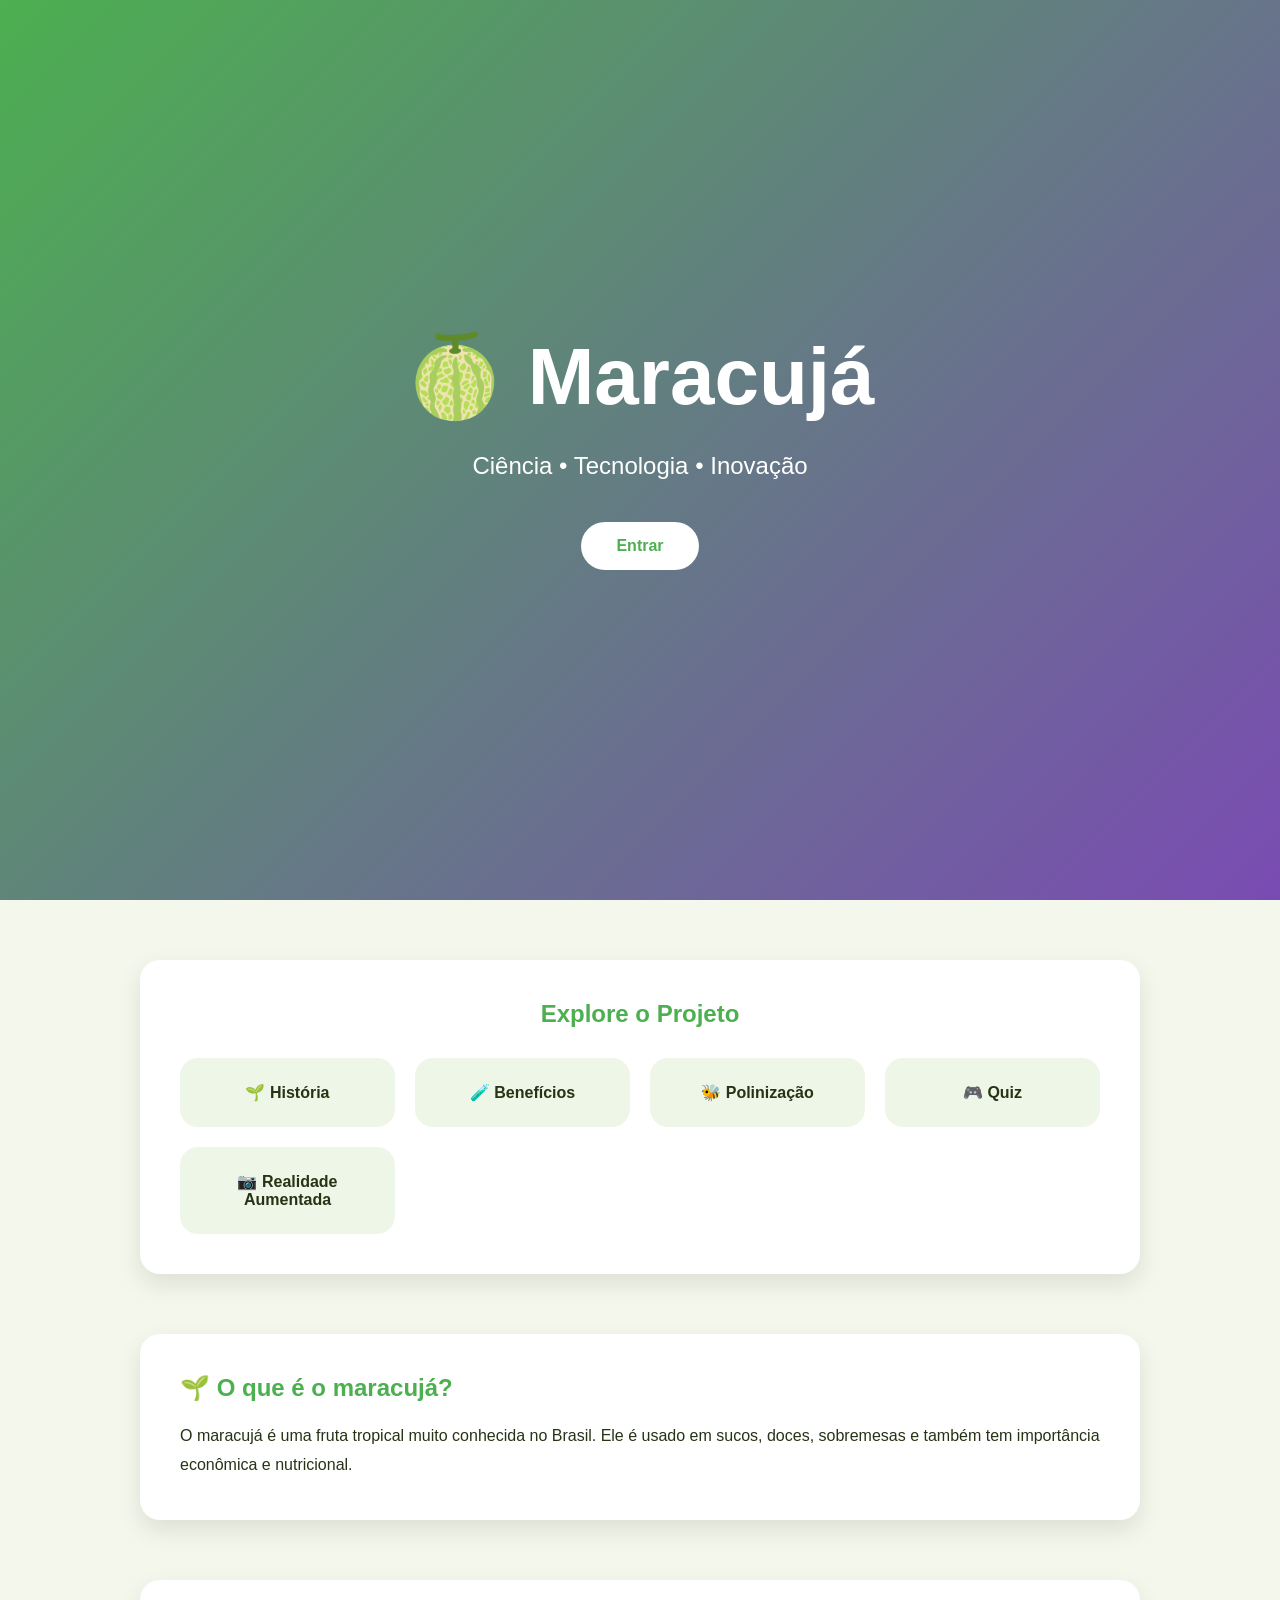
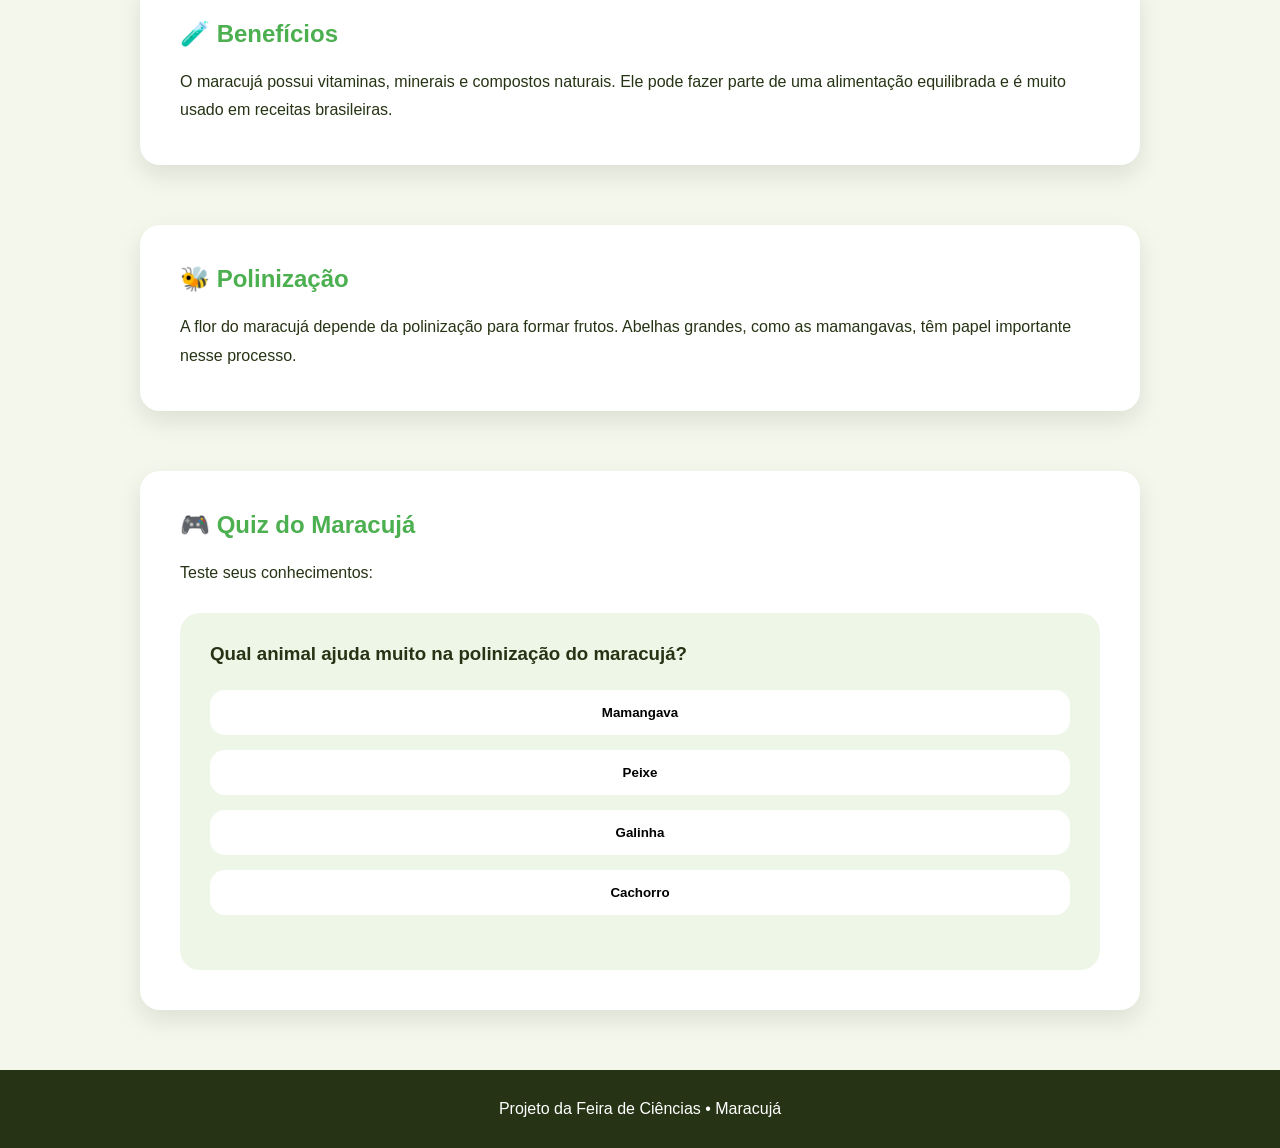
==== index.html @ 977744f4 "Primeira versão do projeto maracuja" ====
<!DOCTYPE html>
<html lang="pt-BR">
<head>
  <meta charset="UTF-8">
  <meta name="viewport" content="width=device-width, initial-scale=1.0">
  <title>Feira de Ciências - Maracujá</title>
  <link rel="stylesheet" href="style.css">
</head>
<body>

<header class="inicio">
  <div class="conteudo">
    <h1>🍈 Maracujá</h1>
    <p>Ciência • Tecnologia • Inovação</p>
    <a href="#menu" class="botao">Entrar</a>
  </div>
</header>

<section id="menu" class="menu-cards">
  <h2>Explore o Projeto</h2>

  <div class="cards">
    <a href="#historia" class="card">🌱 História</a>
    <a href="#beneficios" class="card">🧪 Benefícios</a>
    <a href="#polinizacao" class="card">🐝 Polinização</a>
    <a href="#quiz" class="card">🎮 Quiz</a>
    <a href="ar.html" class="card">📷 Realidade Aumentada</a>
  </div>
</section>

<section id="historia">
  <h2>🌱 O que é o maracujá?</h2>
  <p>
    O maracujá é uma fruta tropical muito conhecida no Brasil. Ele é usado em sucos,
    doces, sobremesas e também tem importância econômica e nutricional.
  </p>
</section>

<section id="beneficios">
  <h2>🧪 Benefícios</h2>
  <p>
    O maracujá possui vitaminas, minerais e compostos naturais. Ele pode fazer parte
    de uma alimentação equilibrada e é muito usado em receitas brasileiras.
  </p>
</section>

<section id="polinizacao">
  <h2>🐝 Polinização</h2>
  <p>
    A flor do maracujá depende da polinização para formar frutos. Abelhas grandes,
    como as mamangavas, têm papel importante nesse processo.
  </p>
</section>

<section id="quiz">
  <h2>🎮 Quiz do Maracujá</h2>
  <p>Teste seus conhecimentos:</p>

  <div class="quiz-box">
    <h3 id="pergunta">Pergunta aqui</h3>

    <div id="respostas"></div>

    <p id="resultado"></p>

    <button id="proxima">Próxima</button>
  </div>
</section>

<footer>
  <p>Projeto da Feira de Ciências • Maracujá</p>
</footer>

<script src="script.js"></script>
</body>
</html>
---- style.css ----
*{
  margin:0;
  padding:0;
  box-sizing:border-box;
  scroll-behavior:smooth;
}

body{
  font-family:Arial, sans-serif;
  background:#f4f8ec;
  color:#263314;
}

.inicio{
  min-height:100vh;
  background:linear-gradient(135deg,#4CAF50,#7A4BB3);
  display:flex;
  justify-content:center;
  align-items:center;
  text-align:center;
  color:white;
  padding:20px;
}

.conteudo h1{
  font-size:80px;
}

.conteudo p{
  font-size:24px;
  margin:20px 0 35px;
}

.botao{
  display:inline-block;
  background:white;
  color:#4CAF50;
  padding:15px 35px;
  border-radius:40px;
  text-decoration:none;
  font-weight:bold;
}

section{
  width:90%;
  max-width:1000px;
  margin:60px auto;
  background:white;
  padding:40px;
  border-radius:20px;
  box-shadow:0 10px 25px rgba(0,0,0,.1);
}

.menu-cards{
  text-align:center;
}

.menu-cards h2{
  margin-bottom:30px;
  color:#4CAF50;
}

.cards{
  display:grid;
  grid-template-columns:repeat(auto-fit,minmax(180px,1fr));
  gap:20px;
}

.card{
  background:#eef7e7;
  color:#263314;
  padding:25px;
  border-radius:18px;
  text-decoration:none;
  font-weight:bold;
  transition:.3s;
}

.card:hover{
  transform:translateY(-8px);
  background:#dcedc8;
}

h2{
  color:#4CAF50;
  margin-bottom:20px;
}

p{
  line-height:1.8;
}

footer{
  text-align:center;
  background:#263314;
  color:white;
  padding:25px;
}.quiz-box{
  margin-top:25px;
  background:#eef7e7;
  padding:30px;
  border-radius:20px;
}

#respostas{
  display:grid;
  gap:15px;
  margin:25px 0;
}

.resposta{
  padding:15px;
  border:none;
  border-radius:15px;
  background:white;
  cursor:pointer;
  font-weight:bold;
  transition:.3s;
}

.resposta:hover{
  background:#dcedc8;
}

.correta{
  background:#4CAF50 !important;
  color:white;
}

.errada{
  background:#e53935 !important;
  color:white;
}

#proxima{
  background:#7A4BB3;
  color:white;
  padding:14px 25px;
  border:none;
  border-radius:25px;
  cursor:pointer;
  font-weight:bold;
}
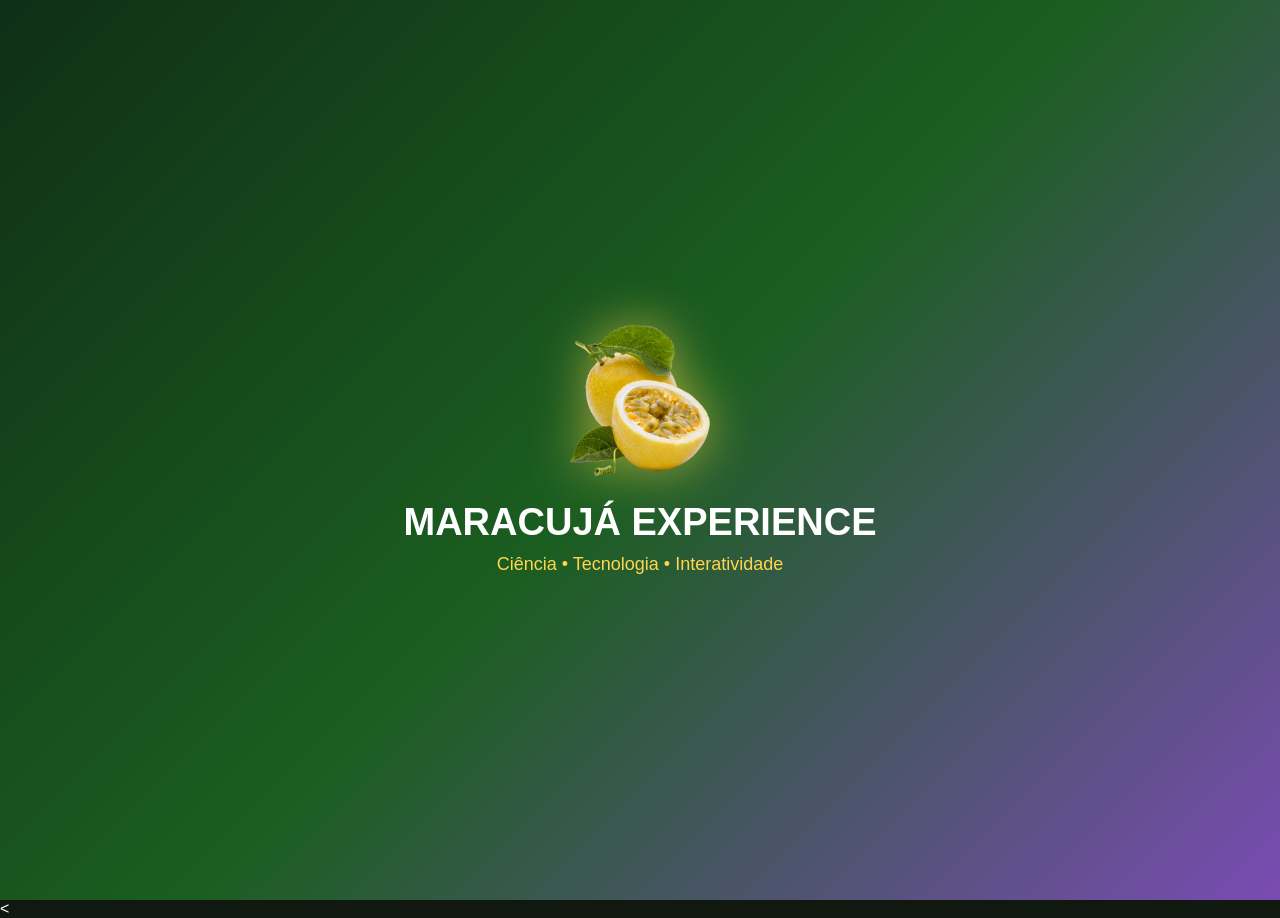
==== commit 4ca49c74: "Atualizando para V2" ====
--- a/index.html
+++ b/index.html
@@ -1,76 +1,11 @@
 <!DOCTYPE html>
 <html lang="pt-BR">
 <head>
-  <meta charset="UTF-8">
-  <meta name="viewport" content="width=device-width, initial-scale=1.0">
-  <title>Feira de Ciências - Maracujá</title>
-  <link rel="stylesheet" href="style.css">
+    <meta charset="UTF-8">
+    <meta http-equiv="refresh" content="0; url=v2/index.html">
+    <title>Redirecionando...</title>
 </head>
 <body>
-
-<header class="inicio">
-  <div class="conteudo">
-    <h1>🍈 Maracujá</h1>
-    <p>Ciência • Tecnologia • Inovação</p>
-    <a href="#menu" class="botao">Entrar</a>
-  </div>
-</header>
-
-<section id="menu" class="menu-cards">
-  <h2>Explore o Projeto</h2>
-
-  <div class="cards">
-    <a href="#historia" class="card">🌱 História</a>
-    <a href="#beneficios" class="card">🧪 Benefícios</a>
-    <a href="#polinizacao" class="card">🐝 Polinização</a>
-    <a href="#quiz" class="card">🎮 Quiz</a>
-    <a href="ar.html" class="card">📷 Realidade Aumentada</a>
-  </div>
-</section>
-
-<section id="historia">
-  <h2>🌱 O que é o maracujá?</h2>
-  <p>
-    O maracujá é uma fruta tropical muito conhecida no Brasil. Ele é usado em sucos,
-    doces, sobremesas e também tem importância econômica e nutricional.
-  </p>
-</section>
-
-<section id="beneficios">
-  <h2>🧪 Benefícios</h2>
-  <p>
-    O maracujá possui vitaminas, minerais e compostos naturais. Ele pode fazer parte
-    de uma alimentação equilibrada e é muito usado em receitas brasileiras.
-  </p>
-</section>
-
-<section id="polinizacao">
-  <h2>🐝 Polinização</h2>
-  <p>
-    A flor do maracujá depende da polinização para formar frutos. Abelhas grandes,
-    como as mamangavas, têm papel importante nesse processo.
-  </p>
-</section>
-
-<section id="quiz">
-  <h2>🎮 Quiz do Maracujá</h2>
-  <p>Teste seus conhecimentos:</p>
-
-  <div class="quiz-box">
-    <h3 id="pergunta">Pergunta aqui</h3>
-
-    <div id="respostas"></div>
-
-    <p id="resultado"></p>
-
-    <button id="proxima">Próxima</button>
-  </div>
-</section>
-
-<footer>
-  <p>Projeto da Feira de Ciências • Maracujá</p>
-</footer>
-
-<script src="script.js"></script>
+    Redirecionando...
 </body>
 </html>
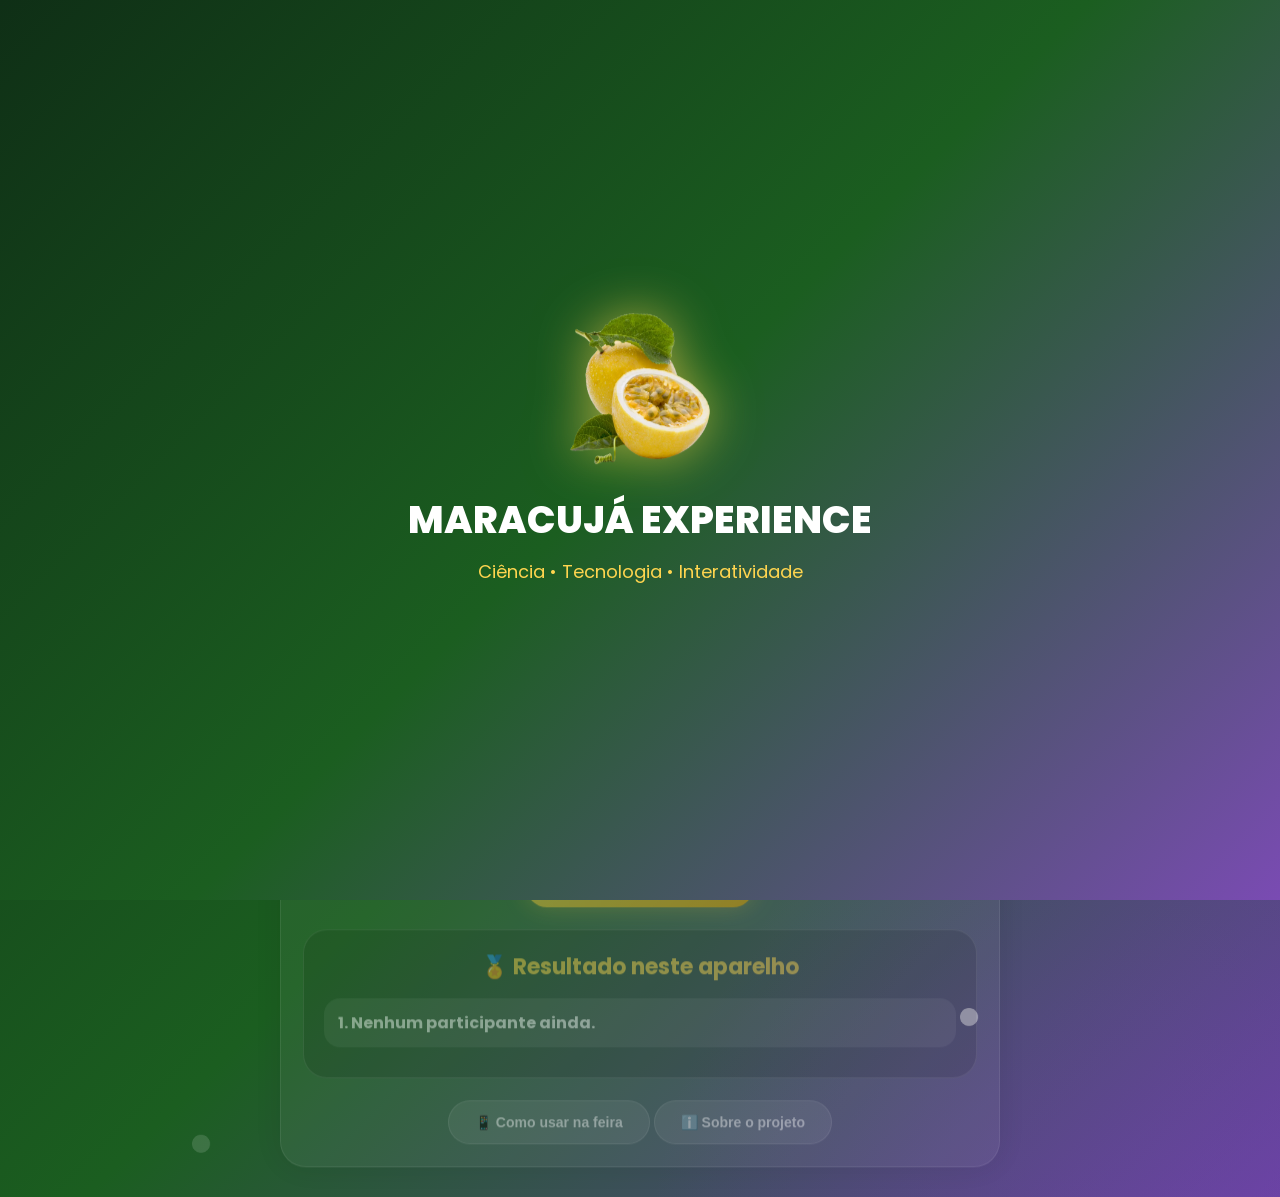
==== commit 73a3ac08: "Adiciona modo apresentacao" ====
--- a/index.html
+++ b/index.html
@@ -1,11 +1,14 @@
 <!DOCTYPE html>
 <html lang="pt-BR">
 <head>
-    <meta charset="UTF-8">
-    <meta http-equiv="refresh" content="0; url=v2/index.html">
-    <title>Redirecionando...</title>
+  <meta charset="UTF-8">
+  <meta name="viewport" content="width=device-width, initial-scale=1.0">
+
+  <meta http-equiv="refresh" content="0; url=v2/index.html">
+
+  <title>Maracujá Experience</title>
 </head>
 <body>
-    Redirecionando...
+  <p>Redirecionando para o Maracujá Experience...</p>
 </body>
 </html>
